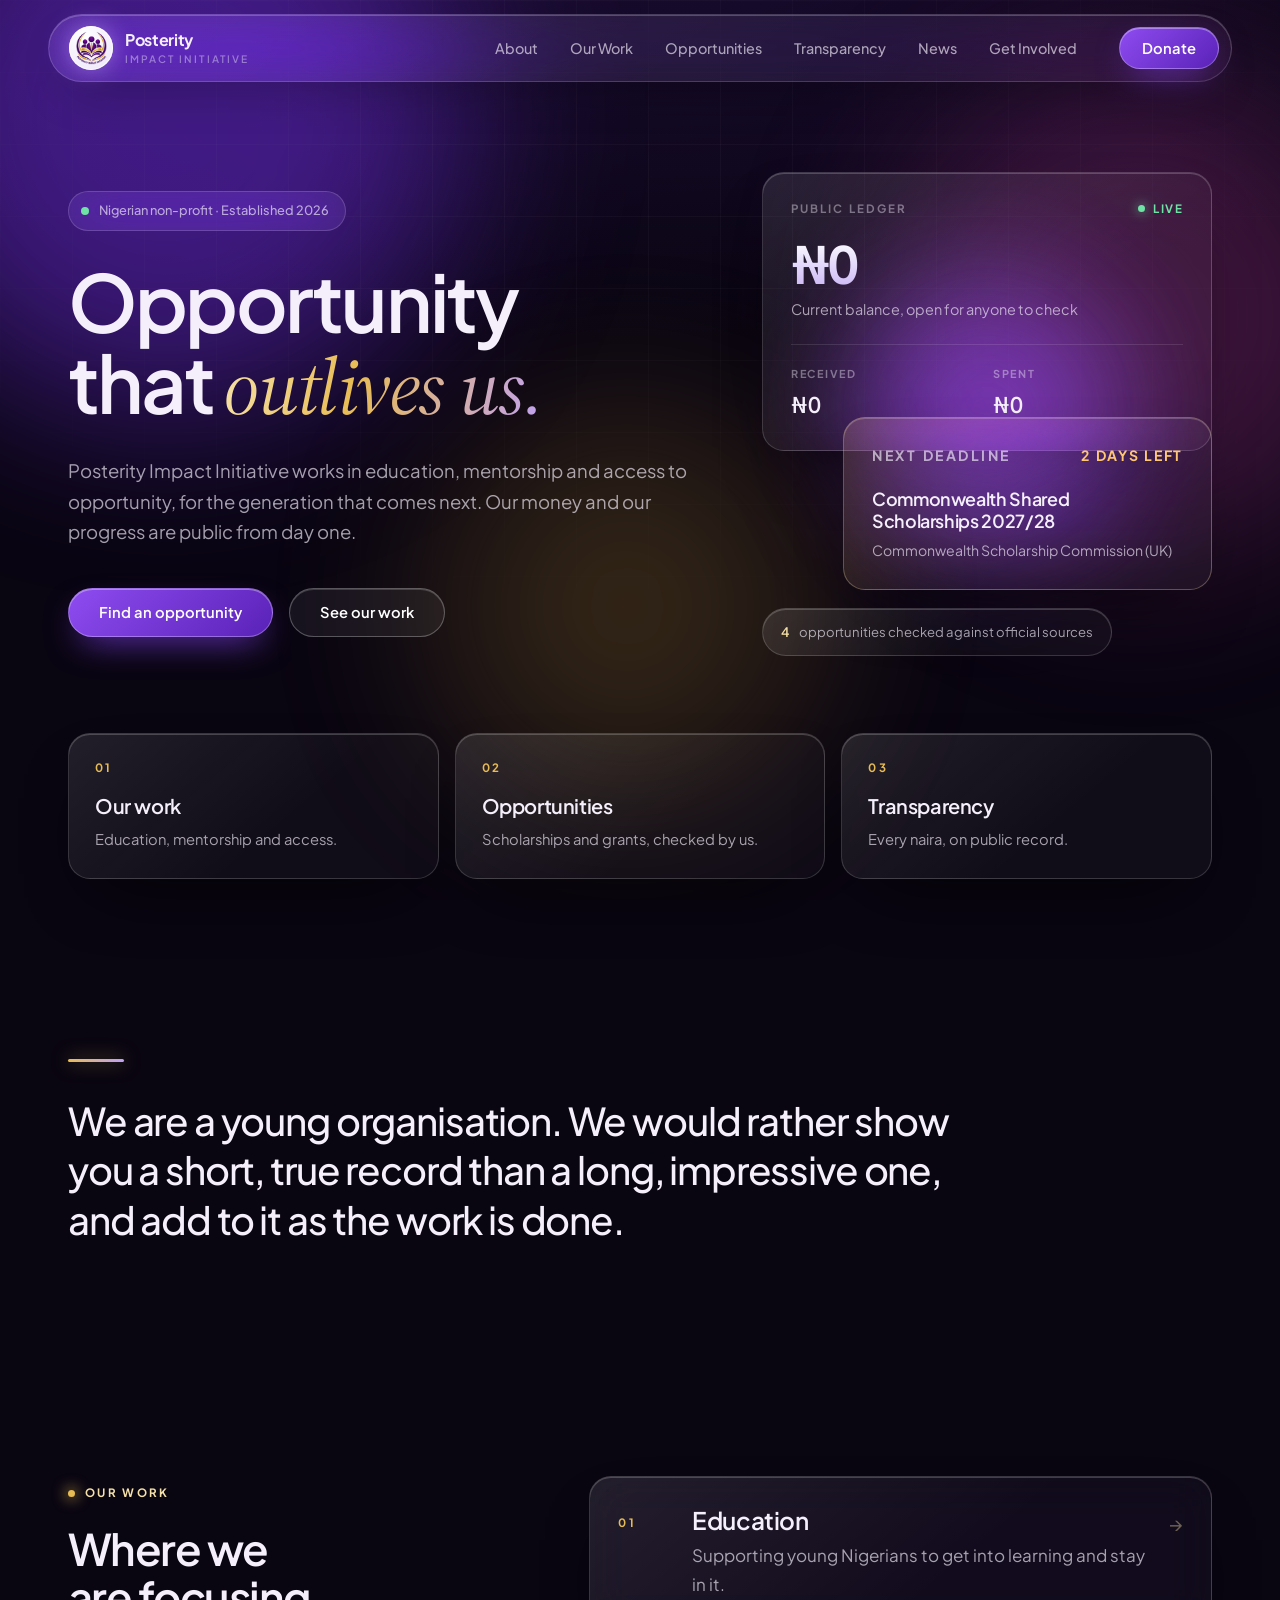
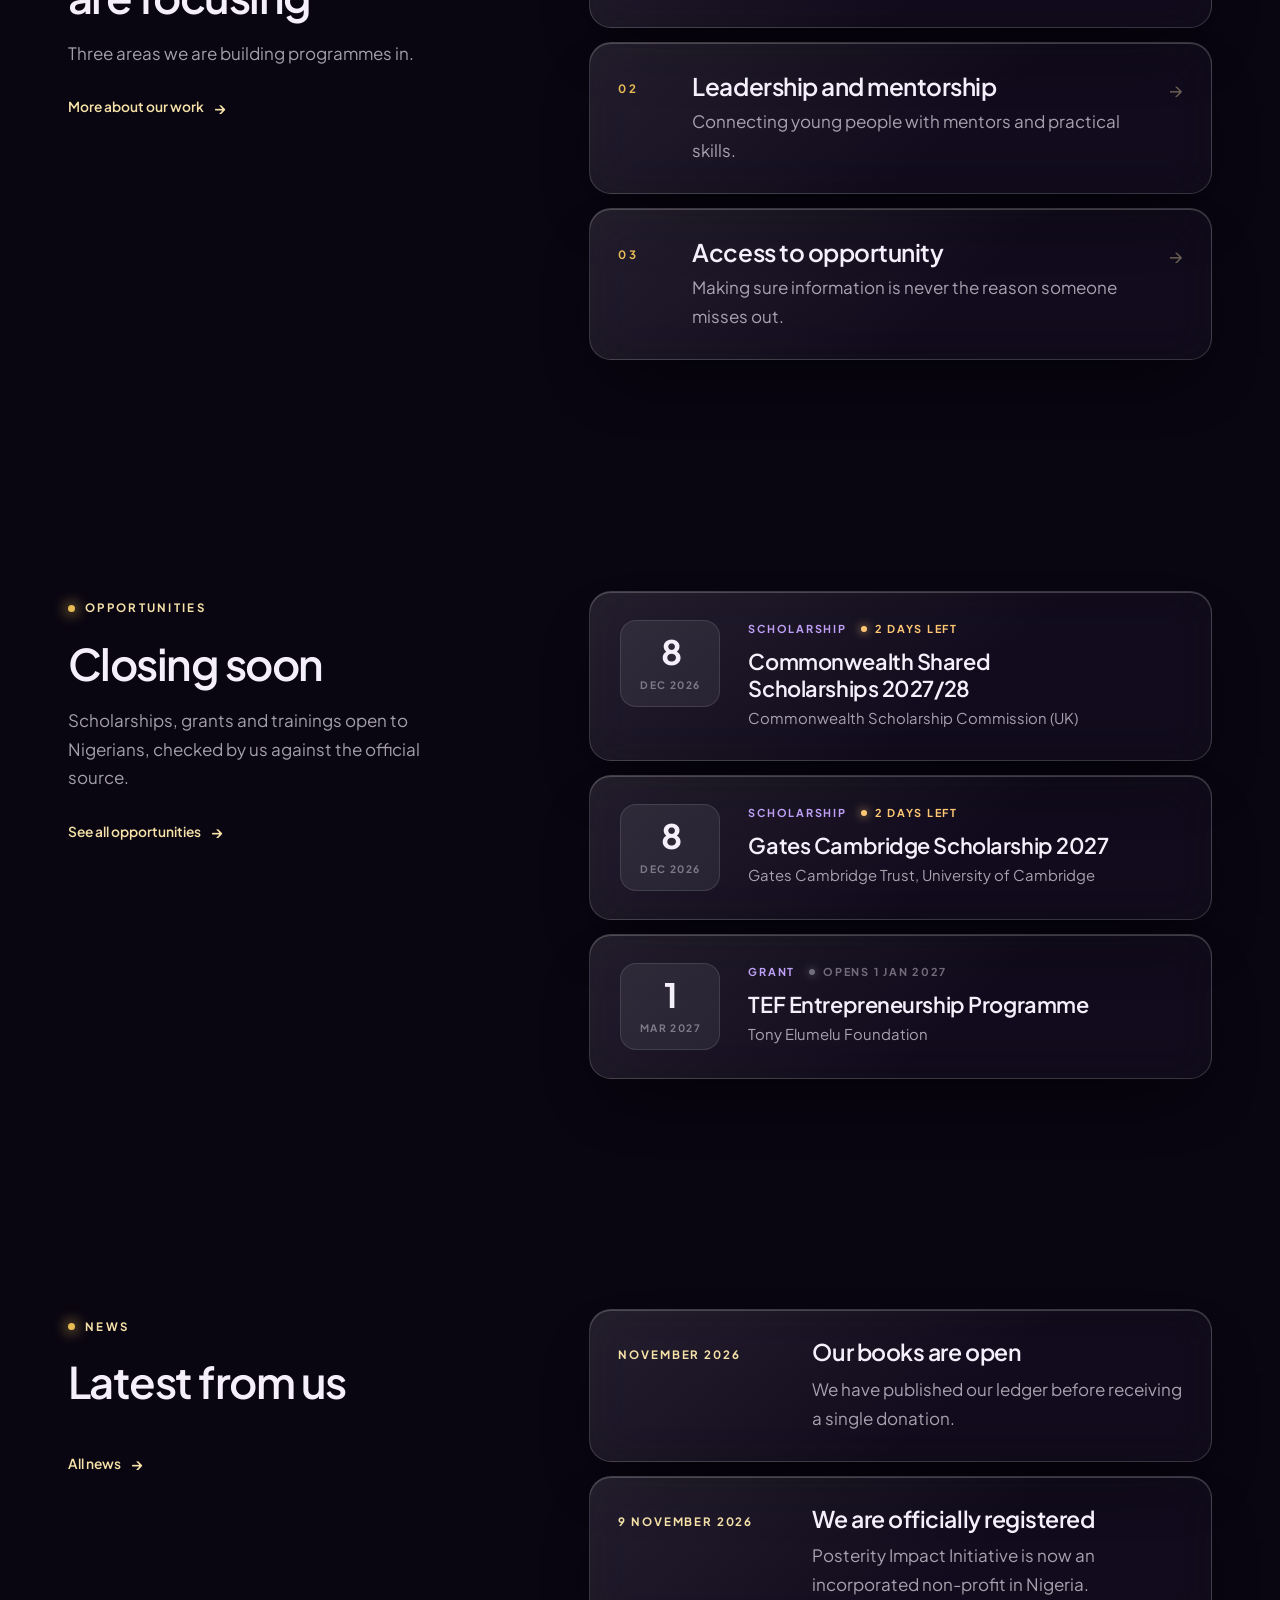
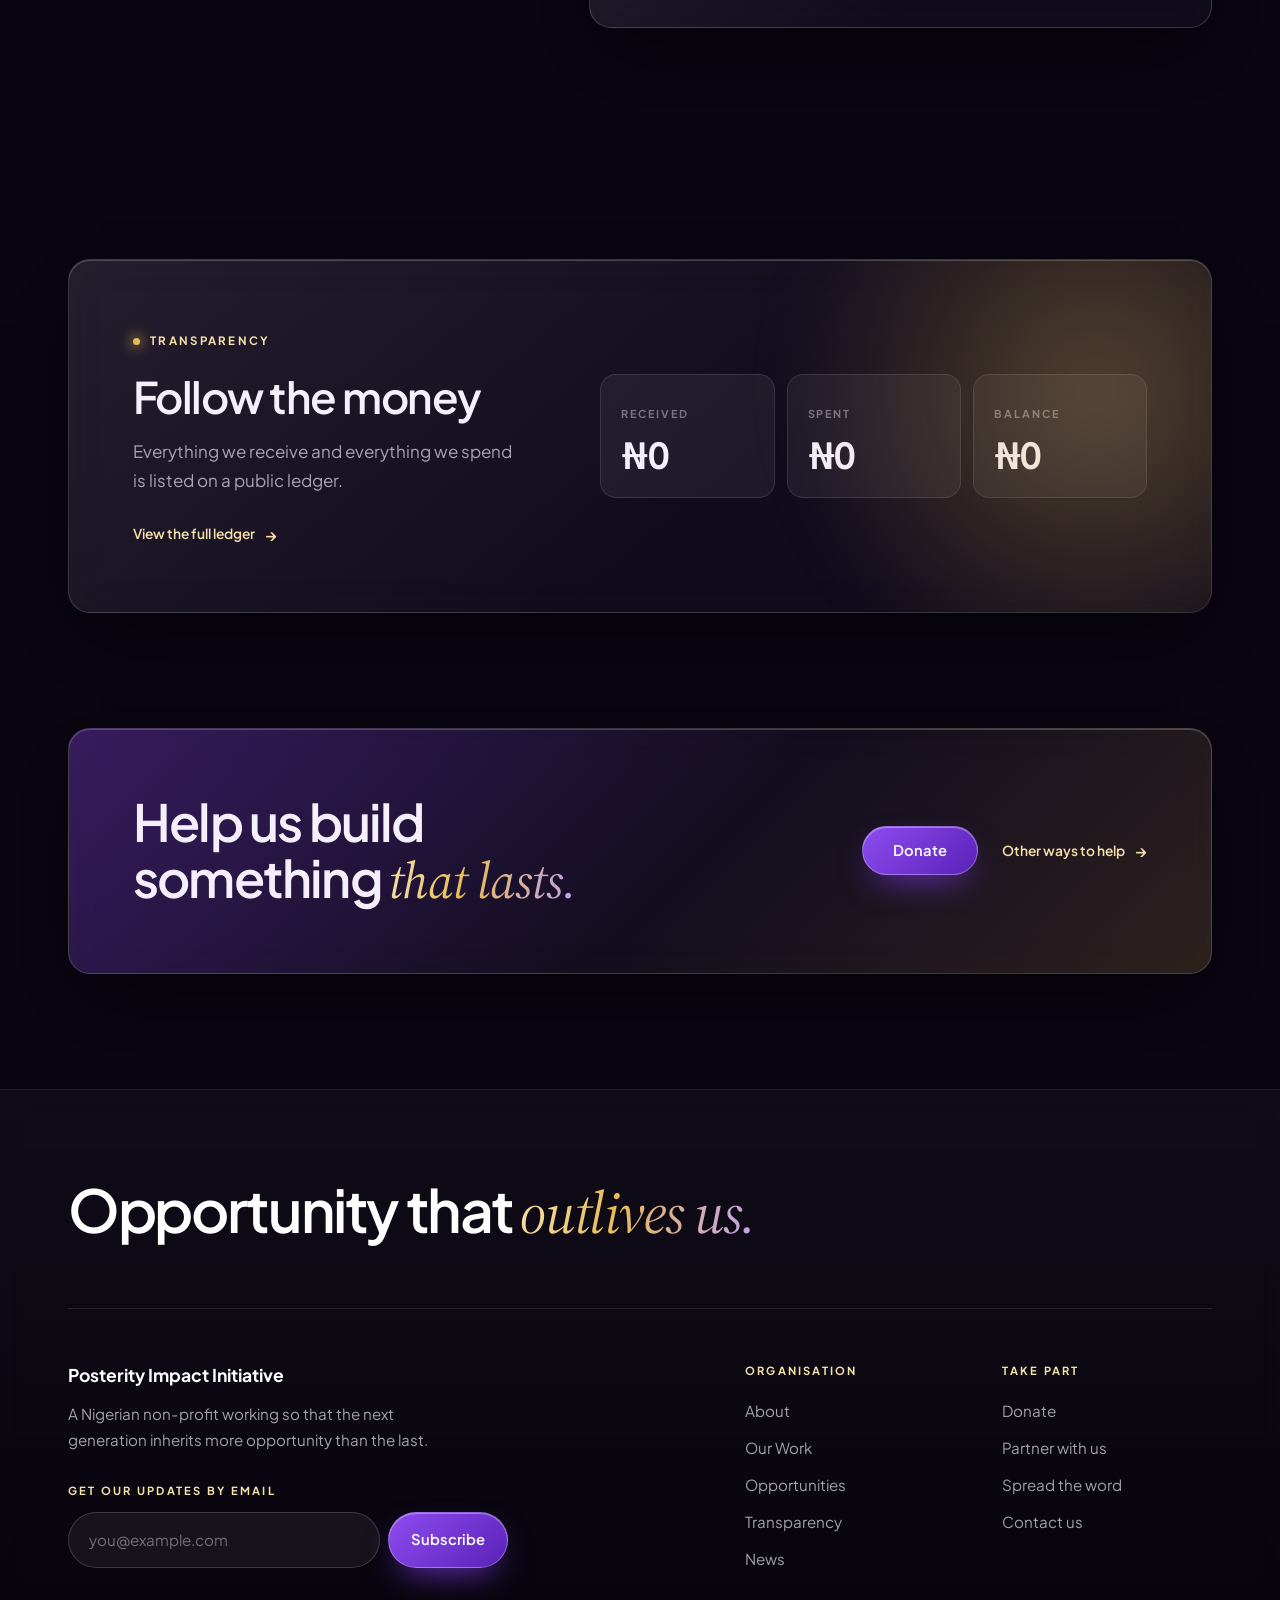
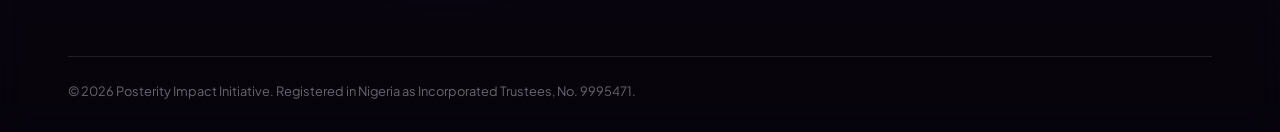
==== index.html @ 163a6012 "Rebuild site as Posterity Impact Initiative with backend Replace the FUPA Foundation template with a" ====
<!DOCTYPE html>
<html lang="en">
<head>
    <meta charset="UTF-8">
    <meta name="viewport" content="width=device-width, initial-scale=1.0">
    <title>Posterity Impact Initiative</title>
    <meta name="description" content="Posterity Impact Initiative is a Nigerian non-profit working in education, mentorship and access to opportunity.">
    <link rel="icon" href="assets/logo.png">
    <meta name="theme-color" content="#090511">
    <link rel="preconnect" href="https://fonts.googleapis.com">
    <link rel="preconnect" href="https://fonts.gstatic.com" crossorigin>
    <link href="https://fonts.googleapis.com/css2?family=Plus+Jakarta+Sans:wght@400;500;600;700&family=Source+Serif+4:ital,opsz,wght@1,8..60,400&display=swap" rel="stylesheet">
    <link rel="stylesheet" href="styles.css">
</head>
<body>
    <a class="skip" href="#main">Skip to content</a>
    <div class="aurora" aria-hidden="true"><span></span><span></span><span></span></div>
    <header class="site-header">
        <div class="site-header__inner">
            <a class="brand" href="index.html">
                <span class="brand__mark"><img src="assets/logo.png" alt="" width="31" height="33"></span>
                <span class="brand__name"><span>Posterity</span><span>Impact Initiative</span></span>
            </a>
            <button class="nav-toggle" id="navToggle" aria-expanded="false" aria-controls="nav">Menu</button>
            <nav class="nav" id="nav" aria-label="Main">
                <ul class="nav__list">
                    <li><a class="nav__link" href="about.html">About</a></li>
                    <li><a class="nav__link" href="our-work.html">Our Work</a></li>
                    <li><a class="nav__link" href="opportunities.html">Opportunities</a></li>
                    <li><a class="nav__link" href="transparency.html">Transparency</a></li>
                    <li><a class="nav__link" href="news.html">News</a></li>
                    <li><a class="nav__link" href="get-involved.html">Get Involved</a></li>
                </ul>
                <a class="btn" href="get-involved.html#give" data-donate>Donate</a>
            </nav>
        </div>
    </header>

    <main id="main">
        <section class="hero">
            <div class="wrap">
                <div class="hero__inner">
                    <div>
                        <span class="chip"><i></i> Nigerian non-profit &middot; Established 2026</span>
                        <h1>Opportunity that <em>outlives us.</em></h1>
                        <p class="lead">
                            Posterity Impact Initiative works in education, mentorship and access to
                            opportunity, for the generation that comes next. Our money and our
                            progress are public from day one.
                        </p>
                        <div class="hero__actions">
                            <a class="btn" href="opportunities.html">Find an opportunity</a>
                            <a class="btn btn--ghost" href="our-work.html">See our work</a>
                        </div>
                    </div>

                    <div class="stage" id="stage" data-ledger>
                        <span class="stage__halo" aria-hidden="true"></span>
                        <div class="stage__tilt">
                            <a class="glass panel panel--ledger" href="transparency.html" data-glow>
                                <p class="panel__head"><span>Public ledger</span><span class="panel__live">Live</span></p>
                                <p class="panel__big" data-ledger-balance>&#8358;0</p>
                                <p class="panel__sub">Current balance, open for anyone to check</p>
                                <div class="panel__row">
                                    <div><small>Received</small><b data-ledger-in>&#8358;0</b></div>
                                    <div><small>Spent</small><b data-ledger-out>&#8358;0</b></div>
                                </div>
                            </a>
                            <a class="glass panel panel--opp" id="heroOpp" href="opportunities.html" data-glow hidden>
                                <p class="panel__head"><span>Next deadline</span><span class="panel__days" id="heroOppDays"></span></p>
                                <h3 id="heroOppTitle"></h3>
                                <p id="heroOppOrg"></p>
                            </a>
                            <p class="glass panel--note"><b id="heroOppCount">0</b> opportunities checked against official sources</p>
                        </div>
                    </div>
                </div>

                <nav class="hero__index" aria-label="Start here">
                    <a href="our-work.html" data-glow><small>01</small><strong>Our work</strong><span>Education, mentorship and access.</span></a>
                    <a href="opportunities.html" data-glow><small>02</small><strong>Opportunities</strong><span>Scholarships and grants, checked by us.</span></a>
                    <a href="transparency.html" data-glow><small>03</small><strong>Transparency</strong><span>Every naira, on public record.</span></a>
                </nav>
            </div>
        </section>

        <section class="section">
            <div class="wrap">
                <p class="statement">
                    We are a young organisation. We would rather show you a short, true record
                    than a long, impressive one, and add to it as the work is done.
                </p>
            </div>
        </section>

        <section class="section">
            <div class="wrap split">
                <div class="split__head">
                    <span class="eyebrow">Our work</span>
                    <h2>Where we are focusing</h2>
                    <p>Three areas we are building programmes in.</p>
                    <a class="arrow-link" href="our-work.html">More about our work</a>
                </div>
                <div class="rows">
                    <a class="row" data-glow href="our-work.html#education">
                        <span class="row__num">01</span>
                        <div>
                            <h3>Education</h3>
                            <p>Supporting young Nigerians to get into learning and stay in it.</p>
                        </div>
                    </a>
                    <a class="row" data-glow href="our-work.html#mentorship">
                        <span class="row__num">02</span>
                        <div>
                            <h3>Leadership and mentorship</h3>
                            <p>Connecting young people with mentors and practical skills.</p>
                        </div>
                    </a>
                    <a class="row" data-glow href="our-work.html#opportunity">
                        <span class="row__num">03</span>
                        <div>
                            <h3>Access to opportunity</h3>
                            <p>Making sure information is never the reason someone misses out.</p>
                        </div>
                    </a>
                </div>
            </div>
        </section>

        <section class="section" data-opps-home>
            <div class="wrap split">
                <div class="split__head">
                    <span class="eyebrow">Opportunities</span>
                    <h2>Closing soon</h2>
                    <p>Scholarships, grants and trainings open to Nigerians, checked by us against the official source.</p>
                    <a class="arrow-link" href="opportunities.html">See all opportunities</a>
                </div>
                <div class="opps" id="oppHome"></div>
            </div>
        </section>

        <section class="section">
            <div class="wrap split">
                <div class="split__head">
                    <span class="eyebrow">News</span>
                    <h2>Latest from us</h2>
                    <a class="arrow-link" href="news.html">All news</a>
                </div>
                <div class="updates">
                    <article class="update">
                        <span class="update__date">November 2026</span>
                        <div>
                            <h3><a href="news.html#ledger">Our books are open</a></h3>
                            <p>We have published our ledger before receiving a single donation.</p>
                        </div>
                    </article>
                    <article class="update">
                        <span class="update__date">9 November 2026</span>
                        <div>
                            <h3><a href="news.html#registered">We are officially registered</a></h3>
                            <p>Posterity Impact Initiative is now an incorporated non-profit in Nigeria.</p>
                        </div>
                    </article>
                </div>
            </div>
        </section>

        <section class="band" data-ledger>
            <div class="wrap"><div class="glass band__inner" data-glow>
                <div>
                    <span class="eyebrow">Transparency</span>
                    <h2>Follow the money</h2>
                    <p>Everything we receive and everything we spend is listed on a public ledger.</p>
                    <a class="arrow-link" href="transparency.html">View the full ledger</a>
                </div>
                <div class="figures">
                    <div class="figure"><span class="figure__label">Received</span><span class="figure__value" data-ledger-in>&#8358;0</span></div>
                    <div class="figure"><span class="figure__label">Spent</span><span class="figure__value" data-ledger-out>&#8358;0</span></div>
                    <div class="figure"><span class="figure__label">Balance</span><span class="figure__value" data-ledger-balance>&#8358;0</span></div>
                </div>
            </div></div>
        </section>

        <section class="cta">
            <div class="wrap"><div class="cta__inner" data-glow>
                <h2>Help us build something <em>that lasts.</em></h2>
                <div class="cta__actions">
                    <a class="btn" href="get-involved.html#give" data-donate>Donate</a>
                    <a class="arrow-link" href="get-involved.html">Other ways to help</a>
                </div>
            </div></div>
        </section>
    </main>

    <footer class="site-footer">
        <div class="wrap">
            <div class="site-footer__top">
                <p class="site-footer__line">Opportunity that <em>outlives us.</em></p>
            </div>
        </div>
        <div class="wrap site-footer__grid">
            <div>
                <p class="site-footer__name">Posterity Impact Initiative</p>
                <p>A Nigerian non-profit working so that the next generation inherits more opportunity than the last.</p>
                <form class="newsletter" id="newsletterForm" novalidate>
                    <label for="newsletterEmail">Get our updates by email</label>
                    <div class="newsletter__row">
                        <input type="email" id="newsletterEmail" class="modal__input" placeholder="you@example.com" autocomplete="email" required>
                        <input type="text" name="website" class="hp" tabindex="-1" autocomplete="off" aria-hidden="true">
                        <button type="submit" class="btn">Subscribe</button>
                    </div>
                    <p class="form-note" id="newsletterNote" role="status"></p>
                </form>
            </div>
            <div>
                <h4>Organisation</h4>
                <ul>
                    <li><a href="about.html">About</a></li>
                    <li><a href="our-work.html">Our Work</a></li>
                    <li><a href="opportunities.html">Opportunities</a></li>
                    <li><a href="transparency.html">Transparency</a></li>
                    <li><a href="news.html">News</a></li>
                </ul>
            </div>
            <div>
                <h4>Take part</h4>
                <ul>
                    <li><a href="get-involved.html#give">Donate</a></li>
                    <li><a href="get-involved.html#partner">Partner with us</a></li>
                    <li><a href="get-involved.html#share">Spread the word</a></li>
                    <li><a href="contact.html">Contact us</a></li>
                </ul>
            </div>
        </div>
        <div class="wrap site-footer__legal">
            <p>&copy; 2026 Posterity Impact Initiative. Registered in Nigeria as Incorporated Trustees, No. 9995471.</p>
        </div>
    </footer>

    <div class="modal" id="donateModal" role="dialog" aria-modal="true" aria-labelledby="donateTitle">
        <div class="modal__overlay" id="modalOverlay"></div>
        <div class="modal__content">
            <button class="modal__close" id="modalClose" aria-label="Close">&times;</button>
            <h2 class="modal__title" id="donateTitle">Make a donation</h2>
            <p class="modal__text">Choose an amount. You will complete payment on Paystack's secure page.</p>

            <div class="modal__amounts">
                <button class="modal__amount" data-amount="5000">&#8358;5,000</button>
                <button class="modal__amount" data-amount="10000">&#8358;10,000</button>
                <button class="modal__amount modal__amount--active" data-amount="25000">&#8358;25,000</button>
                <button class="modal__amount" data-amount="50000">&#8358;50,000</button>
                <button class="modal__amount" data-amount="100000">&#8358;100,000</button>
                <button class="modal__amount" data-amount="250000">&#8358;250,000</button>
            </div>

            <div class="modal__custom">
                <label for="customAmount">Or another amount (&#8358;)</label>
                <input type="number" id="customAmount" class="modal__input" min="1000" inputmode="numeric">
            </div>
            <div class="modal__custom">
                <label for="donorName">Your name</label>
                <input type="text" id="donorName" class="modal__input" autocomplete="name">
            </div>
            <div class="modal__custom">
                <label for="donorEmail">Email address, for your receipt</label>
                <input type="email" id="donorEmail" class="modal__input" autocomplete="email" required>
            </div>

            <div class="modal__frequency">
                <label class="modal__radio"><input type="radio" name="frequency" value="once" checked> One-time</label>
                <label class="modal__radio"><input type="radio" name="frequency" value="monthly"> Monthly</label>
            </div>

            <p class="modal__error" id="donateError" hidden></p>
            <button class="btn btn--block" id="donateSubmit">Continue to payment</button>
            <p class="modal__secure">Payments are processed by Paystack. Card details never reach our servers.</p>
        </div>
    </div>

    <script src="script.js"></script>
</body>
</html>
---- styles.css ----
/* Posterity Impact Initiative — site stylesheet (luminous glass theme) */

:root {
    --bg: #090511;
    --text: #F4EFFA;
    --muted: rgba(244, 239, 250, 0.66);
    --faint: rgba(244, 239, 250, 0.42);
    --line: rgba(255, 255, 255, 0.11);
    --violet: #BFA0F7;
    --purple: #7A3BE0;
    --purple-deep: #4A1777;
    --gold: #E8BC55;
    --gold-soft: #F6E2A8;
    --green: #6FE3A5;
    --amber: #FFC774;
    --red: #FF8F86;

    --glass: linear-gradient(140deg, rgba(255, 255, 255, 0.105), rgba(255, 255, 255, 0.03) 60%);
    --glass-border: rgba(255, 255, 255, 0.16);
    --glass-shadow: inset 0 1px 0 rgba(255, 255, 255, 0.2), 0 30px 70px -34px rgba(0, 0, 0, 0.85);
    --blur: blur(22px) saturate(1.5);
    --radius: 22px;

    --display: 'Plus Jakarta Sans', -apple-system, BlinkMacSystemFont, 'Segoe UI', sans-serif;
    --serif: 'Source Serif 4', Georgia, serif;

    --wrap: 1240px;
    --gutter: clamp(20px, 4vw, 48px);
    --space: clamp(72px, 9vw, 128px);
    --ease: cubic-bezier(0.22, 0.61, 0.36, 1);
}

*, *::before, *::after { box-sizing: border-box; margin: 0; padding: 0; }
html { scroll-behavior: smooth; -webkit-text-size-adjust: 100%; background: var(--bg); }

body {
    position: relative;
    font-family: var(--display);
    font-size: 17px;
    line-height: 1.7;
    color: var(--text);
    -webkit-font-smoothing: antialiased;
    overflow-x: hidden;
}

img { max-width: 100%; height: auto; display: block; }
a { color: inherit; text-decoration: none; }
ul, ol { list-style: none; }
button, input { font: inherit; color: inherit; }
::selection { background: var(--purple); color: #fff; }

.wrap { max-width: var(--wrap); margin: 0 auto; padding: 0 var(--gutter); }
.skip { position: absolute; left: -999px; top: 0; background: #fff; color: #000; padding: 10px 16px; z-index: 200; }
.skip:focus { left: 0; }
.sr-only { position: absolute; width: 1px; height: 1px; overflow: hidden; clip: rect(0 0 0 0); white-space: nowrap; }
:focus-visible { outline: 2px solid var(--gold); outline-offset: 3px; border-radius: 4px; }

/* ---------- Living background ---------- */
.aurora { position: fixed; inset: 0; z-index: -1; overflow: hidden; pointer-events: none; background: radial-gradient(120% 80% at 50% -10%, #1B0D33 0%, var(--bg) 60%); }
.aurora span { position: absolute; border-radius: 50%; filter: blur(90px); opacity: 0.55; will-change: transform; }
.aurora span:nth-child(1) { width: 46vw; height: 46vw; left: -10vw; top: -14vw; background: #6B2BD9; animation: drift1 26s ease-in-out infinite alternate; }
.aurora span:nth-child(2) { width: 38vw; height: 38vw; right: -8vw; top: 8vh; background: #B0389A; opacity: 0.32; animation: drift2 32s ease-in-out infinite alternate; }
.aurora span:nth-child(3) { width: 30vw; height: 30vw; left: 34vw; top: 46vh; background: #D9A531; opacity: 0.2; animation: drift3 38s ease-in-out infinite alternate; }
.aurora::after { content: ''; position: absolute; inset: 0; background-image: linear-gradient(rgba(255, 255, 255, 0.035) 1px, transparent 1px), linear-gradient(90deg, rgba(255, 255, 255, 0.035) 1px, transparent 1px); background-size: 72px 72px; -webkit-mask-image: radial-gradient(90% 70% at 50% 20%, #000 0%, transparent 78%); mask-image: radial-gradient(90% 70% at 50% 20%, #000 0%, transparent 78%); }
@keyframes drift1 { to { transform: translate(14vw, 12vh) scale(1.15); } }
@keyframes drift2 { to { transform: translate(-16vw, 18vh) scale(0.9); } }
@keyframes drift3 { to { transform: translate(-12vw, -16vh) scale(1.25); } }

/* ---------- Glass ---------- */
.glass, .opp, .totals, .table-wrap, .hero__index a, .cta__inner, .plain-list li, .row, .update, .facts, .way {
    position: relative;
    background: var(--glass);
    border: 1px solid var(--glass-border);
    border-radius: var(--radius);
    -webkit-backdrop-filter: var(--blur);
    backdrop-filter: var(--blur);
    box-shadow: var(--glass-shadow);
}
/* light that follows the pointer across a glass surface */
[data-glow]::before {
    content: '';
    position: absolute;
    inset: 0;
    border-radius: inherit;
    background: radial-gradient(420px circle at var(--mx, 50%) var(--my, -30%), rgba(191, 160, 247, 0.22), transparent 62%);
    opacity: 0;
    transition: opacity 0.5s var(--ease);
    pointer-events: none;
}
[data-glow]:hover::before { opacity: 1; }
[data-glow] > * { position: relative; }

/* ---------- Type ---------- */
h1, h2, h3 { font-family: var(--display); font-weight: 600; letter-spacing: -0.035em; text-wrap: balance; }
h1 { font-size: clamp(2.7rem, 6.2vw, 5.1rem); line-height: 1.03; }
h2 { font-size: clamp(1.9rem, 3.4vw, 2.9rem); line-height: 1.1; }
h3 { font-size: 1.3rem; line-height: 1.25; letter-spacing: -0.02em; }
h1 em, h2 em, .site-footer__line em {
    font-family: var(--serif);
    font-style: italic;
    font-weight: 400;
    letter-spacing: -0.02em;
    background: linear-gradient(100deg, var(--gold-soft) 0%, var(--gold) 40%, var(--violet) 100%);
    -webkit-background-clip: text;
    background-clip: text;
    color: transparent;
    padding-right: 0.08em;
}

.eyebrow { display: inline-flex; align-items: center; gap: 10px; font-size: 0.72rem; font-weight: 700; letter-spacing: 0.2em; text-transform: uppercase; color: var(--gold-soft); margin-bottom: 22px; }
.eyebrow::before { content: ''; width: 7px; height: 7px; border-radius: 50%; background: var(--gold); box-shadow: 0 0 14px 2px rgba(232, 188, 85, 0.75); }

.lead { font-size: clamp(1.08rem, 1.45vw, 1.28rem); line-height: 1.65; color: var(--muted); max-width: 34em; }

.prose { font-size: 1.06rem; color: var(--muted); }
.prose p { margin-bottom: 1.2em; max-width: 38em; }
.prose p:last-child { margin-bottom: 0; }
.prose p:first-child { font-size: 1.3rem; line-height: 1.55; color: var(--text); }
.prose a, .text-link { color: var(--gold-soft); font-weight: 600; background: linear-gradient(var(--gold), var(--gold)) 0 100% / 100% 1px no-repeat; padding-bottom: 2px; }
.prose a:hover, .text-link:hover { color: #fff; }

.arrow-link { display: inline-flex; align-items: center; gap: 10px; font-size: 0.86rem; font-weight: 600; color: var(--gold-soft); transition: color 0.3s ease; }
.arrow-link::after { content: '\2192'; font-size: 1rem; transition: transform 0.35s var(--ease); }
.arrow-link:hover { color: #fff; }
.arrow-link:hover::after { transform: translateX(6px); }

/* ---------- Buttons ---------- */
.btn {
    position: relative;
    display: inline-block;
    padding: 16px 30px;
    font-size: 0.92rem;
    font-weight: 600;
    line-height: 1;
    border: 1px solid rgba(255, 255, 255, 0.28);
    border-radius: 999px;
    background: linear-gradient(135deg, #8E4CF0 0%, #5A22B8 100%);
    color: #fff;
    cursor: pointer;
    box-shadow: inset 0 1px 0 rgba(255, 255, 255, 0.35), 0 0 0 0 rgba(142, 76, 240, 0), 0 14px 34px -12px rgba(122, 59, 224, 0.9);
    transition: transform 0.35s var(--ease), box-shadow 0.35s var(--ease), filter 0.35s var(--ease);
}
.btn:hover { transform: translateY(-2px); filter: brightness(1.12); box-shadow: inset 0 1px 0 rgba(255, 255, 255, 0.4), 0 0 0 6px rgba(142, 76, 240, 0.16), 0 20px 44px -12px rgba(122, 59, 224, 1); }
.btn:active { transform: translateY(0); }
.btn--ghost { background: rgba(255, 255, 255, 0.06); -webkit-backdrop-filter: var(--blur); backdrop-filter: var(--blur); box-shadow: inset 0 1px 0 rgba(255, 255, 255, 0.18); }
.btn--ghost:hover { background: rgba(255, 255, 255, 0.12); box-shadow: inset 0 1px 0 rgba(255, 255, 255, 0.25), 0 0 0 6px rgba(255, 255, 255, 0.05); }
.btn--block { display: block; width: 100%; text-align: center; }
.btn[disabled] { opacity: 0.6; cursor: default; transform: none; }

/* ---------- Header ---------- */
.site-header { position: sticky; top: 14px; z-index: 50; padding: 0 var(--gutter); margin-top: 14px; }
.site-header__inner {
    position: relative;
    max-width: var(--wrap);
    margin: 0 auto;
    padding: 0 12px 0 20px;
    display: flex;
    align-items: center;
    justify-content: space-between;
    gap: 24px;
    min-height: 68px;
    background: linear-gradient(140deg, rgba(255, 255, 255, 0.1), rgba(255, 255, 255, 0.04));
    border: 1px solid var(--glass-border);
    border-radius: 999px;
    -webkit-backdrop-filter: blur(26px) saturate(1.6);
    backdrop-filter: blur(26px) saturate(1.6);
    box-shadow: inset 0 1px 0 rgba(255, 255, 255, 0.22), 0 20px 50px -28px rgba(0, 0, 0, 0.9);
}
.brand { display: flex; align-items: center; gap: 12px; }
.brand__mark { width: 44px; height: 44px; border-radius: 50%; background: radial-gradient(circle at 35% 25%, #fff, #EDE4FA); display: grid; place-items: center; box-shadow: 0 0 22px rgba(191, 160, 247, 0.55), inset 0 0 0 1px rgba(255, 255, 255, 0.8); flex: 0 0 auto; }
.brand__mark img { width: 31px; }
.brand__name { font-weight: 700; font-size: 1rem; line-height: 1.15; letter-spacing: -0.02em; }
.brand__name span { display: block; }
.brand__name span:last-child { font-size: 0.64rem; font-weight: 600; letter-spacing: 0.2em; text-transform: uppercase; color: var(--faint); margin-top: 3px; }

.nav { display: flex; align-items: center; gap: 28px; }
.nav__list { display: flex; gap: 4px; }
.nav__link { display: block; font-size: 0.9rem; font-weight: 500; color: var(--muted); padding: 9px 14px; border-radius: 999px; transition: color 0.25s ease, background 0.25s ease; }
.nav__link:hover { color: #fff; background: rgba(255, 255, 255, 0.08); }
.nav__link[aria-current="page"] { color: #fff; background: rgba(255, 255, 255, 0.12); box-shadow: inset 0 1px 0 rgba(255, 255, 255, 0.18); }
.nav .btn { padding: 13px 22px; }
.nav-toggle { display: none; background: rgba(255, 255, 255, 0.08); border: 1px solid var(--glass-border); border-radius: 999px; padding: 11px 18px; font-size: 0.82rem; font-weight: 600; line-height: 1; cursor: pointer; }

/* ---------- Sections ---------- */
.section { padding: var(--space) 0; }
.section--rule { border-top: 1px solid var(--line); }
.split { display: grid; grid-template-columns: 5fr 7fr; gap: clamp(32px, 6vw, 88px); align-items: start; }
.split__head { position: sticky; top: 124px; }
.split__head h2 { margin-bottom: 18px; }
.split__head p { color: var(--muted); max-width: 24em; }
.split__head .arrow-link { margin-top: 26px; }

/* ---------- Home hero ---------- */
.hero { padding: clamp(48px, 7vw, 96px) 0 clamp(40px, 5vw, 72px); }
.hero__inner { display: grid; grid-template-columns: 7fr 5fr; gap: clamp(32px, 5vw, 72px); align-items: center; }
.chip { display: inline-flex; align-items: center; gap: 10px; padding: 8px 16px 8px 12px; border-radius: 999px; font-size: 0.8rem; font-weight: 500; color: var(--muted); background: rgba(255, 255, 255, 0.07); border: 1px solid var(--glass-border); -webkit-backdrop-filter: var(--blur); backdrop-filter: var(--blur); margin-bottom: 30px; }
.chip i { width: 8px; height: 8px; border-radius: 50%; background: var(--green); box-shadow: 0 0 0 0 rgba(111, 227, 165, 0.7); animation: ping 2.4s infinite; }
@keyframes ping { 70% { box-shadow: 0 0 0 10px rgba(111, 227, 165, 0); } 100% { box-shadow: 0 0 0 0 rgba(111, 227, 165, 0); } }
.hero h1 { margin-bottom: 28px; }
.hero__actions { display: flex; flex-wrap: wrap; align-items: center; gap: 16px; margin-top: 40px; }

/* stage: layered live panels */
.stage { position: relative; min-height: 440px; }
.stage__tilt { position: relative; }
.stage .panel, .stage .panel--note { transition: transform 0.7s var(--ease), border-color 0.4s ease; }
.stage__halo { position: absolute; inset: 8% 4%; border-radius: 50%; background: radial-gradient(circle, rgba(142, 76, 240, 0.55), transparent 65%); filter: blur(50px); animation: breathe 7s ease-in-out infinite alternate; }
@keyframes breathe { to { transform: scale(1.14); opacity: 0.75; } }
.panel { padding: 26px 28px; }
.panel__head { display: flex; align-items: center; justify-content: space-between; gap: 12px; font-size: 0.72rem; font-weight: 700; letter-spacing: 0.18em; text-transform: uppercase; color: var(--faint); margin-bottom: 20px; }
.panel__live { display: inline-flex; align-items: center; gap: 8px; color: var(--green); letter-spacing: 0.12em; }
.panel__live::before { content: ''; width: 7px; height: 7px; border-radius: 50%; background: currentColor; box-shadow: 0 0 12px currentColor; }
.panel--ledger { display: block; transform: translate(calc(var(--tx, 0) * -8px), calc(var(--ty, 0) * -8px)); }
.panel__big { font-size: clamp(2.4rem, 4vw, 3.4rem); font-weight: 700; letter-spacing: -0.04em; line-height: 1; font-variant-numeric: tabular-nums; background: linear-gradient(180deg, #fff, #CBB6F5); -webkit-background-clip: text; background-clip: text; color: transparent; }
.panel__sub { color: var(--muted); font-size: 0.9rem; margin-top: 8px; }
.panel__row { display: grid; grid-template-columns: 1fr 1fr; gap: 12px; margin-top: 22px; padding-top: 20px; border-top: 1px solid var(--line); }
.panel__row small { display: block; font-size: 0.68rem; font-weight: 700; letter-spacing: 0.16em; text-transform: uppercase; color: var(--faint); }
.panel__row b { display: block; font-size: 1.35rem; font-weight: 600; letter-spacing: -0.02em; font-variant-numeric: tabular-nums; margin-top: 4px; }
.panel--opp { width: 82%; display: block; margin: -34px 0 0 auto; transform: translate(calc(var(--tx, 0) * 16px), calc(var(--ty, 0) * 16px)); -webkit-backdrop-filter: blur(30px) saturate(1.6); backdrop-filter: blur(30px) saturate(1.6); background: linear-gradient(140deg, rgba(232, 188, 85, 0.18), rgba(255, 255, 255, 0.04) 60%); border-color: rgba(246, 226, 168, 0.3); }
.panel--opp h3 { font-size: 1.12rem; margin-bottom: 6px; }
.panel--opp p { color: var(--muted); font-size: 0.88rem; }
.panel__days { color: var(--amber); letter-spacing: 0.12em; }
.panel--note { display: inline-flex; align-items: center; gap: 10px; padding: 12px 18px; border-radius: 999px; font-size: 0.82rem; color: var(--muted); margin-top: 18px; transform: translate(calc(var(--tx, 0) * 26px), calc(var(--ty, 0) * 26px)); }
.panel--note b { color: var(--gold-soft); font-weight: 600; }

.hero__index { display: grid; grid-template-columns: repeat(3, 1fr); gap: 16px; margin-top: clamp(48px, 6vw, 88px); }
.hero__index a { display: block; padding: 24px 26px 26px; transition: transform 0.4s var(--ease), border-color 0.4s ease; }
.hero__index a:hover { transform: translateY(-4px); border-color: rgba(246, 226, 168, 0.45); }
.hero__index small { display: block; font-size: 0.72rem; font-weight: 700; letter-spacing: 0.2em; color: var(--gold); margin-bottom: 12px; }
.hero__index strong { display: block; font-size: 1.25rem; font-weight: 600; letter-spacing: -0.02em; }
.hero__index span { display: block; color: var(--muted); font-size: 0.92rem; margin-top: 4px; }

@keyframes rise { from { opacity: 0; transform: translateY(22px); } to { opacity: 1; transform: none; } }
.chip, .hero h1, .hero .lead, .hero__actions, .stage, .hero__index, .page-head .wrap > * { animation: rise 1s var(--ease) both; }
.hero h1, .page-head h1 { animation-delay: 0.08s; }
.hero .lead, .page-head .lead { animation-delay: 0.16s; }
.hero__actions { animation-delay: 0.24s; }
.stage { animation-delay: 0.2s; }
.hero__index { animation-delay: 0.36s; }

/* ---------- Inner page header ---------- */
.page-head { padding: clamp(56px, 8vw, 112px) 0 clamp(40px, 5vw, 64px); }
.crumbs { font-size: 0.72rem; font-weight: 700; letter-spacing: 0.2em; text-transform: uppercase; color: var(--faint); margin-bottom: 30px; }
.crumbs a:hover { color: #fff; }
.crumbs span { color: var(--gold); margin: 0 12px; }
.page-head h1 { font-size: clamp(2.4rem, 5.2vw, 4.2rem); margin-bottom: 24px; max-width: 15em; background: linear-gradient(180deg, #fff 30%, #C9B3F3); -webkit-background-clip: text; background-clip: text; color: transparent; padding-bottom: 0.08em; }

/* ---------- Statement ---------- */
.statement { font-size: clamp(1.5rem, 3vw, 2.5rem); font-weight: 500; line-height: 1.3; letter-spacing: -0.03em; max-width: 24em; color: var(--text); }
.statement::before { content: ''; display: block; width: 56px; height: 3px; border-radius: 3px; background: linear-gradient(90deg, var(--gold), var(--violet)); box-shadow: 0 0 18px rgba(232, 188, 85, 0.6); margin-bottom: 34px; }

/* ---------- Lists as glass cards ---------- */
.rows, .updates, .plain-list { display: grid; gap: 14px; }
.row { display: grid; grid-template-columns: 56px 1fr; gap: 18px; padding: 28px 64px 28px 28px; transition: transform 0.4s var(--ease), border-color 0.4s ease; }
.row__num { font-size: 0.72rem; font-weight: 700; letter-spacing: 0.2em; color: var(--gold); padding-top: 8px; }
.row h3 { font-size: clamp(1.25rem, 1.9vw, 1.55rem); margin-bottom: 6px; }
.row p { color: var(--muted); max-width: 34em; }
a.row::after { content: '\2192'; position: absolute; right: 28px; top: 30px; font-size: 1.2rem; color: var(--gold-soft); opacity: 0.4; transition: opacity 0.35s var(--ease), transform 0.35s var(--ease); }
a.row:hover { transform: translateX(6px); border-color: rgba(246, 226, 168, 0.45); }
a.row:hover::after { opacity: 1; transform: translateX(6px); }

.update { display: grid; grid-template-columns: 170px 1fr; gap: 24px; padding: 28px; scroll-margin-top: 110px; }
.update__date { font-size: 0.72rem; font-weight: 700; letter-spacing: 0.16em; text-transform: uppercase; color: var(--gold-soft); padding-top: 7px; }
.update h3 { font-size: clamp(1.25rem, 1.8vw, 1.5rem); margin-bottom: 8px; }
.update h3 a:hover { color: var(--gold-soft); }
.update p { color: var(--muted); max-width: 36em; }
.update p + p { margin-top: 1em; }

.plain-list li { padding: 26px 28px; }
.plain-list strong { display: block; font-size: 1.25rem; font-weight: 600; letter-spacing: -0.02em; margin-bottom: 4px; }
.plain-list span { color: var(--muted); display: block; max-width: 36em; }

/* ---------- Ledger band (home) ---------- */
.band { padding: var(--space) 0; }
.band__inner { display: grid; grid-template-columns: 5fr 7fr; gap: clamp(32px, 6vw, 88px); align-items: center; padding: clamp(32px, 5vw, 64px); overflow: hidden; }
.band__inner::after { content: ''; position: absolute; width: 60%; aspect-ratio: 1; right: -20%; top: -60%; border-radius: 50%; background: radial-gradient(circle, rgba(232, 188, 85, 0.3), transparent 65%); filter: blur(30px); pointer-events: none; }
.band h2 { margin-bottom: 16px; }
.band p { color: var(--muted); max-width: 26em; }
.band .arrow-link { margin-top: 26px; }
.figures { display: grid; grid-template-columns: repeat(3, 1fr); gap: 12px; }
.figure { padding: 22px 20px; border-radius: 16px; background: rgba(255, 255, 255, 0.06); border: 1px solid var(--line); }
.figure__label { font-size: 0.68rem; font-weight: 700; letter-spacing: 0.18em; text-transform: uppercase; color: var(--faint); }
.figure__value { display: block; font-size: clamp(1.6rem, 2.8vw, 2.4rem); font-weight: 700; letter-spacing: -0.04em; line-height: 1.1; font-variant-numeric: tabular-nums; margin-top: 10px; }

/* ---------- Ledger (transparency page) ---------- */
.totals { display: grid; grid-template-columns: repeat(3, 1fr); margin: 32px 0 18px; overflow: hidden; }
.total { padding: 30px 32px; }
.total + .total { border-left: 1px solid var(--line); }
.total__label { font-size: 0.68rem; font-weight: 700; letter-spacing: 0.18em; text-transform: uppercase; color: var(--faint); }
.total__value { display: block; font-size: clamp(1.9rem, 3vw, 2.8rem); font-weight: 700; letter-spacing: -0.04em; line-height: 1.15; font-variant-numeric: tabular-nums; margin-top: 8px; background: linear-gradient(180deg, #fff, #CBB6F5); -webkit-background-clip: text; background-clip: text; color: transparent; }

.table-wrap { overflow-x: auto; }
table { width: 100%; border-collapse: collapse; font-size: 0.95rem; }
th, td { text-align: left; padding: 18px 24px; border-bottom: 1px solid var(--line); }
tbody tr:last-child td { border-bottom: 0; }
tbody tr { transition: background 0.2s ease; }
tbody tr:hover { background: rgba(255, 255, 255, 0.05); }
th { font-size: 0.68rem; letter-spacing: 0.18em; text-transform: uppercase; color: var(--faint); font-weight: 700; }
.num { text-align: right; white-space: nowrap; font-variant-numeric: tabular-nums; font-weight: 600; }
.num--in { color: var(--green); }
.num--out { color: var(--red); }
.table-empty { padding: 56px 24px; text-align: center; color: var(--muted); font-size: 1.05rem; }
.table-note { font-size: 0.85rem; color: var(--faint); margin-top: 14px; }

.facts { padding: 6px 28px; }
.facts div { display: grid; grid-template-columns: 220px 1fr; gap: 16px; padding: 20px 0; border-bottom: 1px solid var(--line); }
.facts div:last-child { border-bottom: 0; }
.facts dt { font-size: 0.7rem; font-weight: 700; letter-spacing: 0.16em; text-transform: uppercase; color: var(--faint); padding-top: 5px; }
.facts dd { font-size: 1.15rem; font-weight: 600; letter-spacing: -0.01em; }

.steps { counter-reset: step; margin-top: 34px; color: var(--muted); }
.steps li { counter-increment: step; position: relative; padding: 5px 0 20px 54px; }
.steps li::before { content: counter(step); position: absolute; left: 0; top: 0; width: 36px; height: 36px; border-radius: 50%; background: rgba(255, 255, 255, 0.07); border: 1px solid rgba(246, 226, 168, 0.4); color: var(--gold-soft); font-size: 0.9rem; font-weight: 700; display: grid; place-items: center; }

/* ---------- Ways ---------- */
.ways { display: grid; gap: 16px; }
.way { display: grid; grid-template-columns: 5fr 7fr; gap: clamp(24px, 5vw, 72px); padding: clamp(28px, 4vw, 52px); scroll-margin-top: 110px; }
.way .eyebrow { margin-bottom: 12px; }
.way p { color: var(--muted); max-width: 34em; margin-bottom: 26px; font-size: 1.06rem; }
.way .prose p { margin-bottom: 0; font-size: 1.15rem; color: var(--muted); }

/* ---------- Call to action ---------- */
.cta { padding: 0 0 var(--space); }
.cta__inner { display: flex; flex-wrap: wrap; align-items: center; justify-content: space-between; gap: 32px; padding: clamp(36px, 5vw, 72px); background: linear-gradient(135deg, rgba(142, 76, 240, 0.34), rgba(255, 255, 255, 0.04) 55%, rgba(232, 188, 85, 0.16)); overflow: hidden; }
.cta h2 { font-size: clamp(1.9rem, 4vw, 3.2rem); max-width: 12em; }
.cta__actions { display: flex; flex-wrap: wrap; align-items: center; gap: 24px; }

/* ---------- Footer ---------- */
.site-footer { position: relative; border-top: 1px solid var(--line); background: linear-gradient(180deg, rgba(255, 255, 255, 0.03), rgba(0, 0, 0, 0.35)); -webkit-backdrop-filter: blur(14px); backdrop-filter: blur(14px); color: var(--muted); font-size: 0.95rem; }
.site-footer__top { padding: clamp(56px, 7vw, 96px) 0 clamp(40px, 5vw, 64px); border-bottom: 1px solid var(--line); }
.site-footer__line { font-size: clamp(2rem, 4.6vw, 3.8rem); font-weight: 600; line-height: 1.05; letter-spacing: -0.04em; color: #fff; }
.site-footer__grid { display: grid; grid-template-columns: 6fr 2fr 2fr; gap: 48px; padding-block: 52px; }
.site-footer__name { font-size: 1.1rem; font-weight: 700; color: #fff; margin-bottom: 10px; }
.site-footer p { max-width: 26em; }
.site-footer h4 { font-size: 0.7rem; letter-spacing: 0.2em; text-transform: uppercase; color: var(--gold-soft); margin-bottom: 18px; font-weight: 700; }
.site-footer li { margin-bottom: 11px; }
.site-footer li a { transition: color 0.2s ease; }
.site-footer li a:hover { color: #fff; }
.site-footer__legal p { border-top: 1px solid var(--line); padding: 24px 0 30px; max-width: none; font-size: 0.8rem; color: var(--faint); }

/* ---------- Donate dialog ---------- */
.modal { position: fixed; inset: 0; z-index: 100; display: none; align-items: center; justify-content: center; padding: 20px; }
.modal--visible { display: flex; }
.modal__overlay { position: absolute; inset: 0; background: rgba(6, 3, 12, 0.6); -webkit-backdrop-filter: blur(10px); backdrop-filter: blur(10px); animation: fade 0.3s ease both; }
@keyframes fade { from { opacity: 0; } to { opacity: 1; } }
.modal__content { position: relative; width: 100%; max-width: 500px; max-height: calc(100vh - 40px); overflow-y: auto; padding: 42px 38px 34px; border-radius: 28px; background: linear-gradient(150deg, rgba(60, 34, 104, 0.92), rgba(20, 11, 36, 0.94)); border: 1px solid var(--glass-border); -webkit-backdrop-filter: blur(30px); backdrop-filter: blur(30px); box-shadow: inset 0 1px 0 rgba(255, 255, 255, 0.22), 0 50px 100px -30px #000, 0 0 80px -20px rgba(142, 76, 240, 0.6); animation: rise 0.45s var(--ease) both; }
.modal__close { position: absolute; top: 16px; right: 18px; width: 36px; height: 36px; border-radius: 50%; background: rgba(255, 255, 255, 0.08); border: 1px solid var(--line); font-size: 1.3rem; line-height: 1; cursor: pointer; color: var(--muted); transition: transform 0.3s var(--ease), color 0.2s ease; }
.modal__close:hover { color: #fff; transform: rotate(90deg); }
.modal__title { font-size: 1.8rem; margin-bottom: 8px; }
.modal__text { color: var(--muted); margin-bottom: 24px; font-size: 0.95rem; }
.modal__amounts { display: grid; grid-template-columns: repeat(3, 1fr); gap: 8px; margin-bottom: 20px; }
.modal__amount { padding: 14px 6px; background: rgba(255, 255, 255, 0.06); border: 1px solid var(--line); border-radius: 14px; font-weight: 600; font-variant-numeric: tabular-nums; cursor: pointer; transition: border-color 0.2s ease, background 0.2s ease, box-shadow 0.3s ease; }
.modal__amount:hover { border-color: var(--violet); }
.modal__amount--active { background: linear-gradient(135deg, #8E4CF0, #5A22B8); border-color: rgba(255, 255, 255, 0.4); box-shadow: 0 10px 26px -10px rgba(142, 76, 240, 0.9); }
.modal__custom { margin-bottom: 16px; }
.modal__custom label { display: block; font-size: 0.7rem; font-weight: 700; letter-spacing: 0.14em; text-transform: uppercase; color: var(--faint); margin-bottom: 8px; }
.modal__input { width: 100%; padding: 14px 18px; border: 1px solid var(--glass-border); border-radius: 14px; background: rgba(255, 255, 255, 0.06); color: var(--text); transition: border-color 0.2s ease, box-shadow 0.2s ease; }
.modal__input::placeholder { color: var(--faint); }
.modal__input:focus { outline: none; border-color: var(--violet); box-shadow: 0 0 0 4px rgba(142, 76, 240, 0.25); }
.modal__frequency { display: flex; flex-wrap: wrap; gap: 24px; margin: 20px 0 24px; font-size: 0.95rem; }
.modal__radio { display: flex; align-items: center; gap: 8px; cursor: pointer; }
.modal__radio input, .opp-closed input { accent-color: #8E4CF0; }
.modal__error { background: rgba(255, 143, 134, 0.12); color: var(--red); border: 1px solid rgba(255, 143, 134, 0.4); border-radius: 12px; padding: 12px 16px; font-size: 0.9rem; margin-bottom: 16px; }
.modal__secure { font-size: 0.8rem; color: var(--faint); margin-top: 16px; text-align: center; }

/* ---------- Thank-you page ---------- */
.thanks { min-height: 72vh; display: grid; place-items: center; padding: 96px var(--gutter); text-align: center; }
.thanks__card { max-width: 560px; padding: clamp(36px, 6vw, 64px); }
.thanks__card h1 { font-size: clamp(2.8rem, 6vw, 4.4rem); margin-bottom: 18px; }
.thanks__card p { color: var(--muted); margin-bottom: 30px; font-size: 1.08rem; }
.thanks__ref { font-size: 0.82rem; margin-top: 26px; word-break: break-all; }

/* ---------- Opportunities ---------- */
.opp-tools { display: flex; flex-wrap: wrap; align-items: center; justify-content: space-between; gap: 18px; }
.opp-filters { display: flex; flex-wrap: wrap; gap: 8px; }
.opp-filter { padding: 11px 20px; border: 1px solid var(--glass-border); border-radius: 999px; background: rgba(255, 255, 255, 0.06); font-size: 0.86rem; font-weight: 600; line-height: 1; color: var(--muted); cursor: pointer; transition: all 0.25s ease; }
.opp-filter:hover { color: #fff; border-color: var(--violet); }
.opp-filter[aria-pressed="true"] { background: linear-gradient(135deg, #8E4CF0, #5A22B8); border-color: rgba(255, 255, 255, 0.4); color: #fff; box-shadow: 0 10px 26px -10px rgba(142, 76, 240, 0.9); }
.opp-search { flex: 1 1 260px; max-width: 360px; }
.opp-search .modal__input { border-radius: 999px; padding-left: 22px; }
.opp-closed { display: inline-flex; align-items: center; gap: 10px; margin-top: 26px; font-size: 0.92rem; color: var(--muted); cursor: pointer; }

.opps { display: grid; gap: 14px; margin-top: 20px; }
.split .opps { margin-top: 0; }
.opp { display: grid; grid-template-columns: 100px 1fr; gap: 28px; padding: 28px 30px; transition: transform 0.4s var(--ease), border-color 0.4s ease, box-shadow 0.4s var(--ease); }
.opp:hover { transform: translateY(-4px); border-color: rgba(191, 160, 247, 0.5); box-shadow: var(--glass-shadow), 0 0 60px -22px rgba(142, 76, 240, 0.9); }
.opp__when { text-align: center; padding: 14px 6px 12px; border-radius: 16px; background: rgba(255, 255, 255, 0.07); border: 1px solid var(--line); align-self: start; }
.opp__day { display: block; font-size: 2.1rem; font-weight: 700; letter-spacing: -0.04em; line-height: 1; }
.opp__month { display: block; font-size: 0.64rem; font-weight: 700; letter-spacing: 0.14em; text-transform: uppercase; color: var(--faint); margin-top: 8px; }
.opp__meta { display: flex; flex-wrap: wrap; align-items: center; gap: 8px 14px; font-size: 0.68rem; font-weight: 700; letter-spacing: 0.16em; text-transform: uppercase; margin-bottom: 10px; }
.opp__type { color: var(--violet); }
.opp__status { color: var(--green); }
.opp__status::before { content: ''; display: inline-block; width: 6px; height: 6px; border-radius: 50%; background: currentColor; box-shadow: 0 0 10px currentColor; margin-right: 8px; vertical-align: 1px; }
.opp--soon .opp__status { color: var(--amber); }
.opp--upcoming .opp__status, .opp--closed .opp__status { color: var(--faint); }
.opp--closed { opacity: 0.5; }
.opp h3 { font-size: clamp(1.2rem, 1.7vw, 1.45rem); }
.opp h3 a:hover { color: var(--gold-soft); }
.opp__org { color: var(--muted); font-size: 0.93rem; margin-top: 4px; }
.opp__text { margin-top: 14px; max-width: 42em; color: var(--muted); }
.opp__text strong { color: var(--text); font-weight: 600; }
.opp__note { margin-top: 12px; font-size: 0.88rem; color: var(--faint); }
.opp__foot { display: flex; flex-wrap: wrap; align-items: center; justify-content: space-between; gap: 16px; margin-top: 20px; padding-top: 18px; border-top: 1px solid var(--line); }
.opp__checked { font-size: 0.8rem; color: var(--faint); }

/* ---------- Responsive ---------- */
@media (max-width: 1120px) and (min-width: 981px) {
    .nav { gap: 12px; }
    .nav__link { padding: 9px 10px; font-size: 0.86rem; }
}

@media (max-width: 980px) {
    body { font-size: 16px; }
    .nav-toggle { display: block; }
    .site-header__inner { border-radius: 28px; flex-wrap: wrap; padding: 0 12px 0 16px; }
    .nav { display: none; flex-basis: 100%; flex-direction: column; align-items: stretch; gap: 0; padding: 6px 4px 18px; }
    .nav--open { display: flex; animation: rise 0.35s var(--ease) both; }
    .nav__list { flex-direction: column; gap: 2px; }
    .nav__link { padding: 14px 16px; font-size: 1.05rem; border-radius: 16px; }
    .nav .btn { margin-top: 14px; text-align: center; padding: 17px; }

    .hero__inner, .split, .band__inner, .way { grid-template-columns: 1fr; }
    .split__head { position: static; }
    .stage { min-height: 0; margin-top: 12px; }
    .stage .panel, .stage .panel--note { transform: none; }
    .hero__index { grid-template-columns: 1fr; }
    .site-footer__grid { grid-template-columns: 1fr 1fr; gap: 40px; }
    .site-footer__grid > :first-child { grid-column: 1 / -1; }
    .update { grid-template-columns: 1fr; gap: 6px; }
    .facts div { grid-template-columns: 1fr; gap: 4px; }
    .cta__inner { align-items: flex-start; flex-direction: column; }
    .aurora span { filter: blur(60px); }
    .aurora span:nth-child(1) { width: 90vw; height: 90vw; }
    .aurora span:nth-child(2) { width: 80vw; height: 80vw; }
    .aurora span:nth-child(3) { width: 70vw; height: 70vw; }
}

@media (max-width: 600px) {
    .figures, .totals { grid-template-columns: 1fr; }
    .total + .total { border-left: 0; border-top: 1px solid var(--line); }
    .row { grid-template-columns: 1fr; gap: 6px; padding: 24px 52px 24px 22px; }
    .row__num { padding-top: 0; }
    a.row::after { right: 20px; top: 24px; }
    .opp { grid-template-columns: 1fr; gap: 18px; padding: 22px; }
    .opp__when { display: flex; align-items: baseline; gap: 10px; text-align: left; padding: 10px 16px; justify-self: start; }
    .opp__day { font-size: 1.5rem; }
    .opp__month { margin-top: 0; }
    .opp-search { max-width: none; }
    .modal__content { padding: 40px 22px 26px; }
    .panel--opp { width: 92%; }
    .update, .plain-list li { padding: 22px; }
}

@media (prefers-reduced-motion: reduce) {
    html { scroll-behavior: auto; }
    *, *::before, *::after { animation: none !important; transition: none !important; }
}

.panel--opp[hidden] { display: none; }
.panel__head span { white-space: nowrap; }
@media (max-width: 600px) {
    .panel { padding: 22px; }
    .panel__head { letter-spacing: 0.1em; font-size: 0.68rem; }
    .panel--note { border-radius: 20px; }
}

/* ---------- Forms ---------- */
.form { padding: clamp(24px, 4vw, 44px); }
.form h1, .form h2 { margin-bottom: 22px; }
.form h2 { font-size: 1.5rem; }
.form__grid { display: grid; grid-template-columns: 1fr 1fr; gap: 0 18px; }
.form__actions { display: flex; flex-wrap: wrap; gap: 12px; margin-top: 22px; }
.form .btn { margin-top: 10px; }
.form-hint { color: var(--muted); margin: -12px 0 20px; font-size: 0.95rem; }
.form-note { min-height: 1.5em; margin-top: 14px; font-size: 0.92rem; color: var(--green); }
.form-note--error { color: var(--red); }
textarea.modal__input { resize: vertical; min-height: 96px; font-family: inherit; line-height: 1.6; }
select.modal__input { appearance: none; background-image: linear-gradient(45deg, transparent 50%, var(--muted) 50%), linear-gradient(135deg, var(--muted) 50%, transparent 50%); background-position: calc(100% - 22px) 50%, calc(100% - 16px) 50%; background-size: 6px 6px; background-repeat: no-repeat; }
select.modal__input option { color: #111; }
input[type="date"].modal__input { color-scheme: dark; }
.hp { position: absolute; left: -9999px; width: 1px; height: 1px; opacity: 0; }

.newsletter { margin-top: 28px; max-width: 440px; }
.newsletter label { display: block; font-size: 0.7rem; font-weight: 700; letter-spacing: 0.2em; text-transform: uppercase; color: var(--gold-soft); margin-bottom: 12px; }
.newsletter__row { display: flex; gap: 8px; }
.newsletter__row .modal__input { border-radius: 999px; padding-left: 20px; min-width: 0; }
.newsletter .btn { flex: 0 0 auto; padding: 15px 22px; }

/* ---------- Staff area ---------- */
.admin__signin { max-width: 460px; margin: 0 auto; }
.admin__signin h1, .admin__bar h1 { font-size: clamp(2rem, 4vw, 3rem); }
.admin__bar { display: flex; flex-wrap: wrap; align-items: flex-end; justify-content: space-between; gap: 20px; margin-bottom: 30px; }
.admin__who { display: flex; align-items: center; gap: 16px; color: var(--muted); font-size: 0.9rem; }
.admin__who .btn { padding: 12px 20px; }
.admin__tabs { margin-bottom: 6px; }
.admin [data-panel] { display: grid; gap: 18px; margin-top: 18px; }
.admin [data-panel][hidden] { display: none; }
.admin__table { padding: 4px 6px; }
.admin__actions { text-align: right; white-space: nowrap; }
.admin__action { background: rgba(255, 255, 255, 0.07); border: 1px solid var(--line); border-radius: 999px; padding: 7px 14px; font-size: 0.8rem; font-weight: 600; cursor: pointer; margin-left: 6px; transition: border-color 0.2s ease, color 0.2s ease; }
.admin__action:hover { border-color: var(--violet); color: #fff; }

@media (max-width: 700px) {
    .form__grid { grid-template-columns: 1fr; }
    .newsletter__row { flex-direction: column; }
}
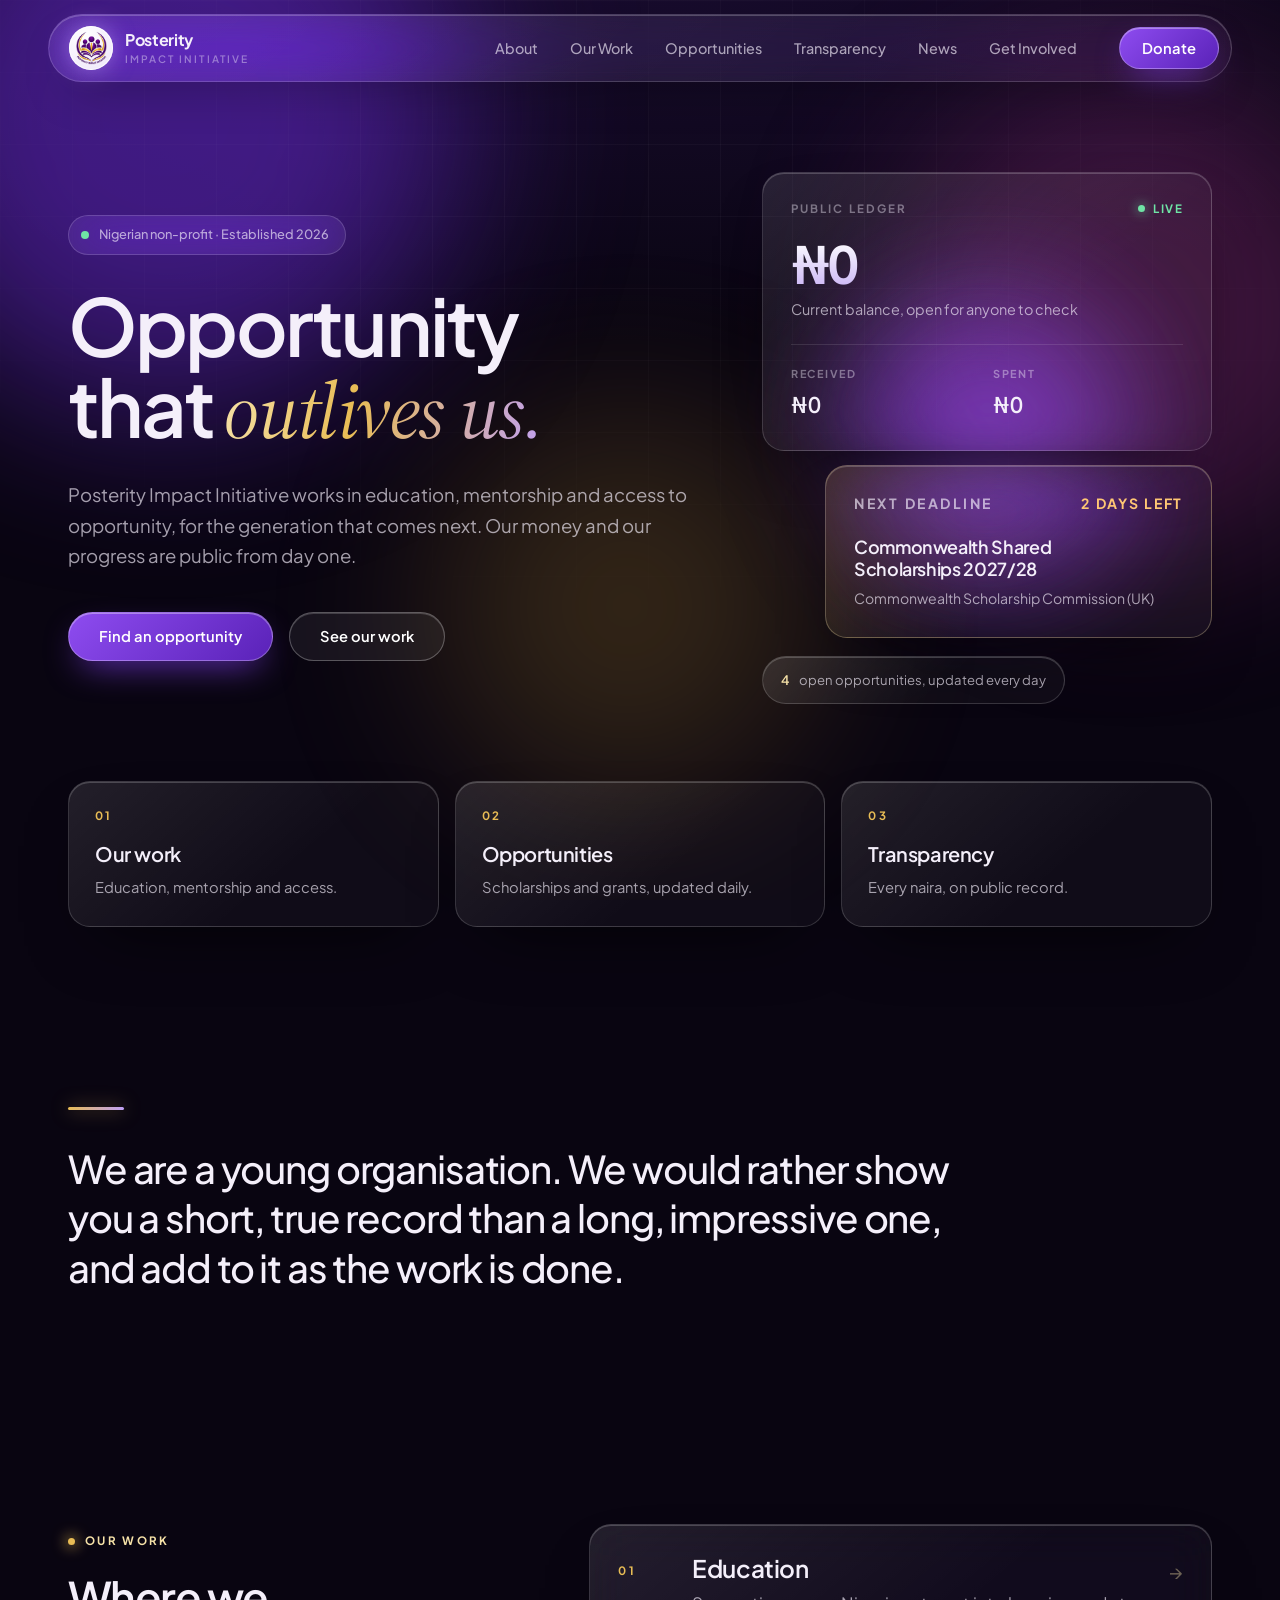
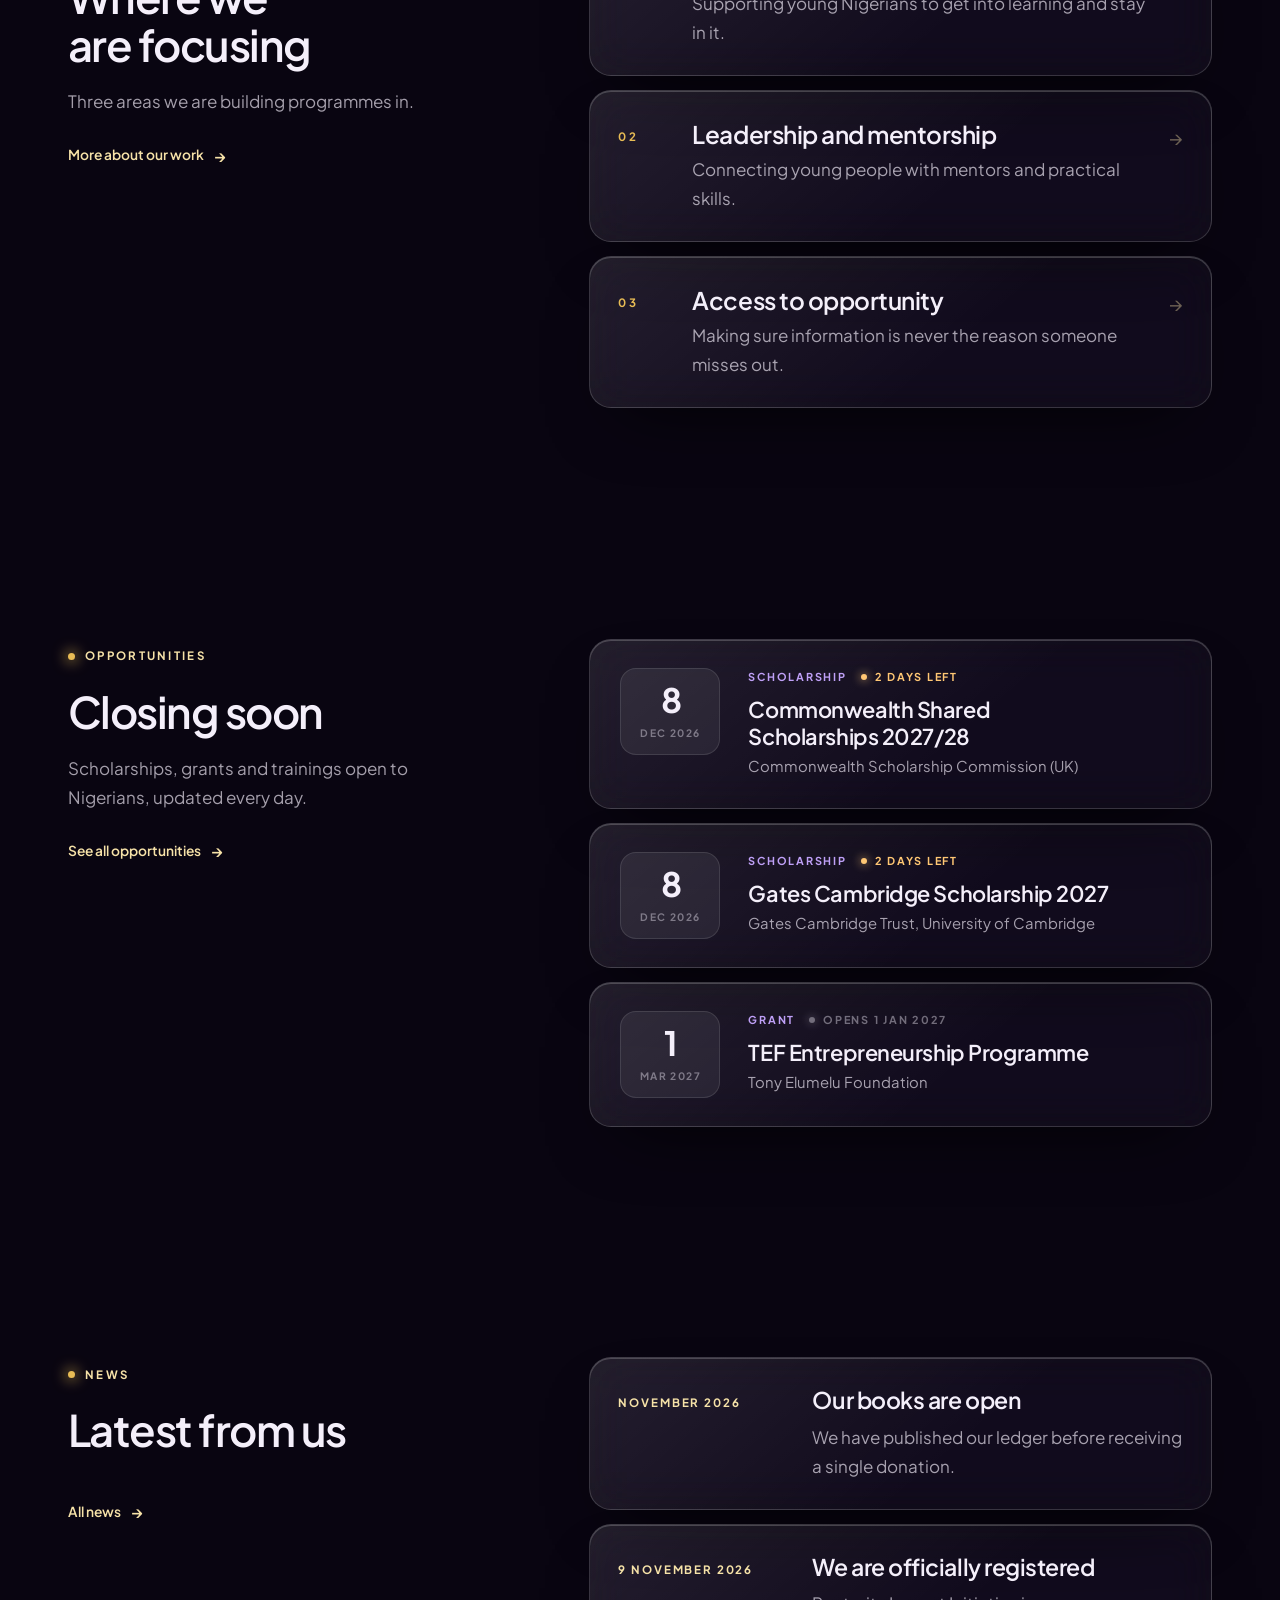
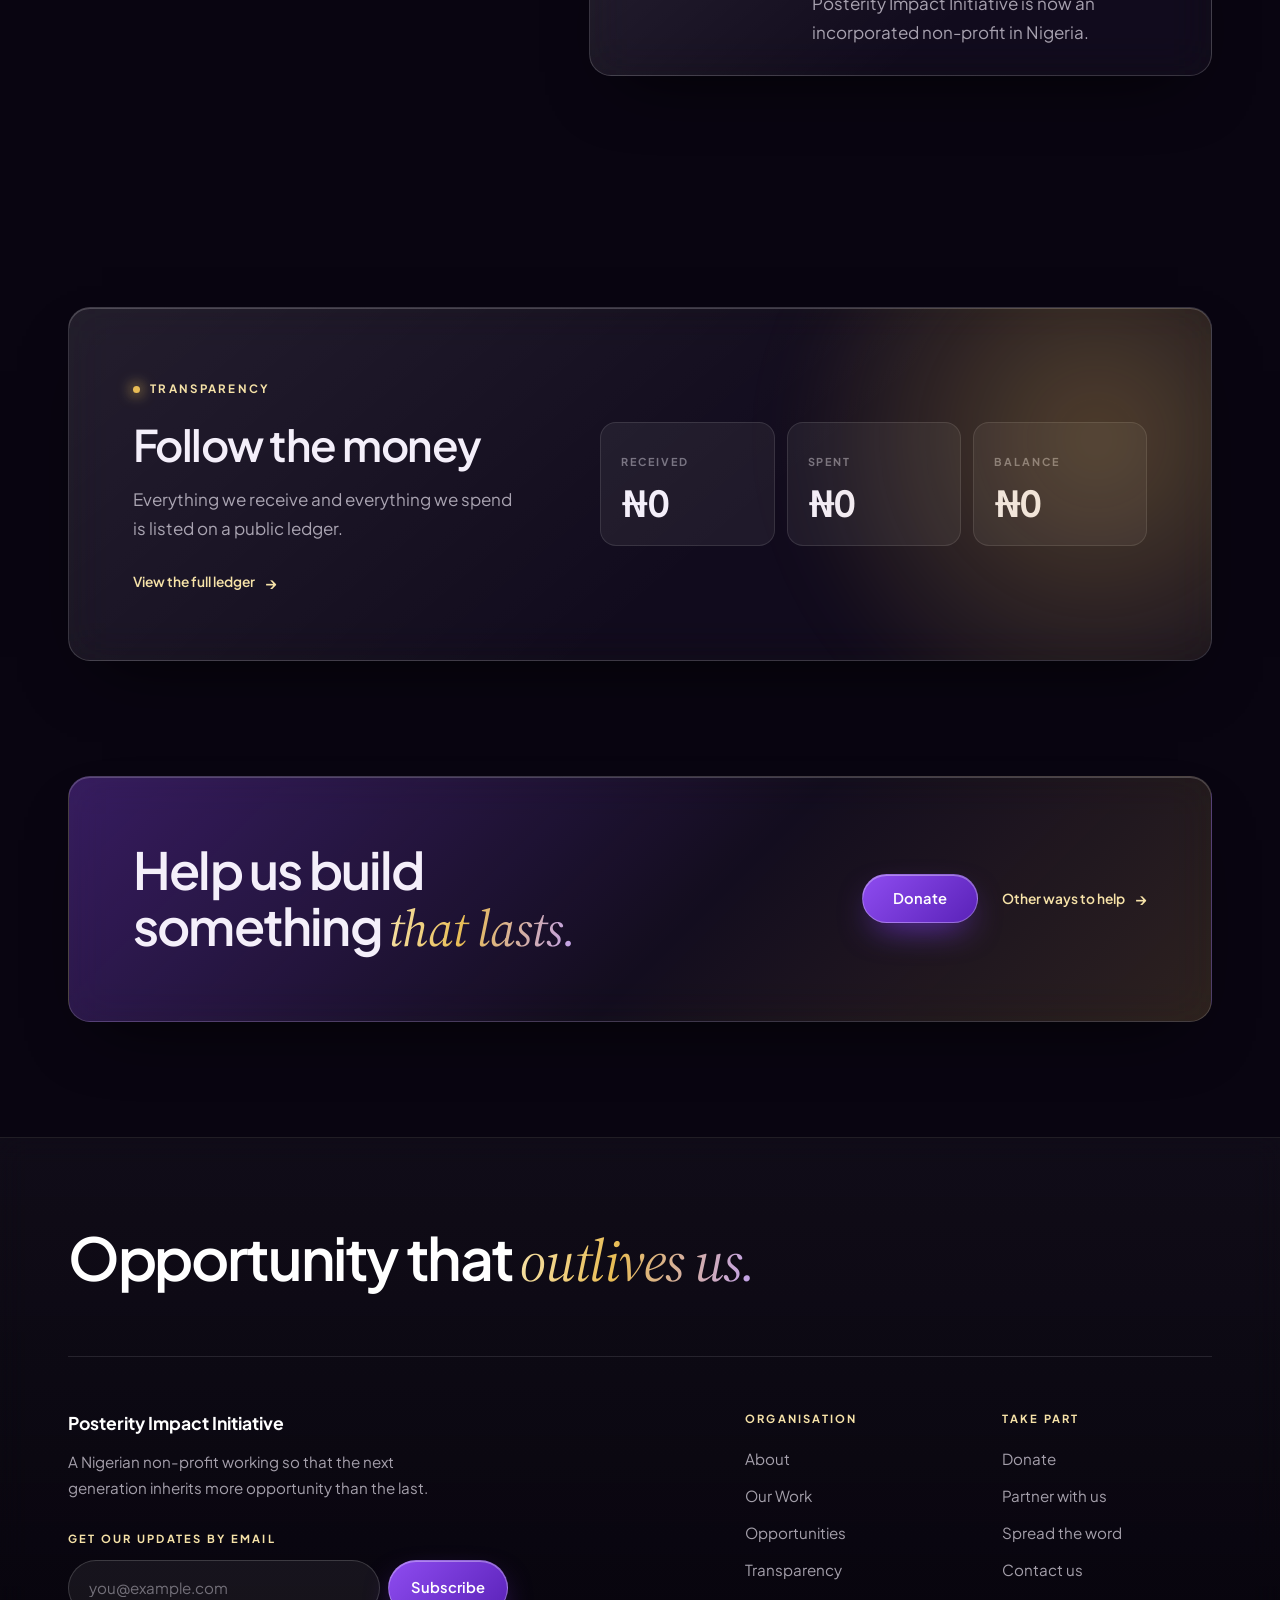
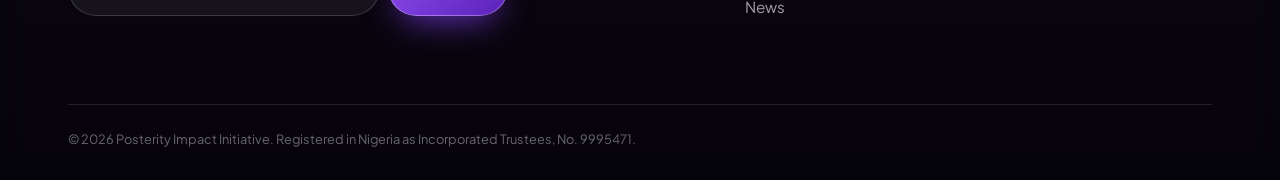
==== commit 25c61970: "Add automatic daily discovery of opportunities A Vercel cron job (/api/cron-discover, 06:00 UTC) rea" ====
--- a/index.html
+++ b/index.html
@@ -71,14 +71,14 @@
                                 <h3 id="heroOppTitle"></h3>
                                 <p id="heroOppOrg"></p>
                             </a>
-                            <p class="glass panel--note"><b id="heroOppCount">0</b> opportunities checked against official sources</p>
+                            <p class="glass panel--note"><b id="heroOppCount">0</b> open opportunities, updated every day</p>
                         </div>
                     </div>
                 </div>
 
                 <nav class="hero__index" aria-label="Start here">
                     <a href="our-work.html" data-glow><small>01</small><strong>Our work</strong><span>Education, mentorship and access.</span></a>
-                    <a href="opportunities.html" data-glow><small>02</small><strong>Opportunities</strong><span>Scholarships and grants, checked by us.</span></a>
+                    <a href="opportunities.html" data-glow><small>02</small><strong>Opportunities</strong><span>Scholarships and grants, updated daily.</span></a>
                     <a href="transparency.html" data-glow><small>03</small><strong>Transparency</strong><span>Every naira, on public record.</span></a>
                 </nav>
             </div>
@@ -132,7 +132,7 @@
                 <div class="split__head">
                     <span class="eyebrow">Opportunities</span>
                     <h2>Closing soon</h2>
-                    <p>Scholarships, grants and trainings open to Nigerians, checked by us against the official source.</p>
+                    <p>Scholarships, grants and trainings open to Nigerians, updated every day.</p>
                     <a class="arrow-link" href="opportunities.html">See all opportunities</a>
                 </div>
                 <div class="opps" id="oppHome"></div>
--- a/styles.css
+++ b/styles.css
@@ -215,7 +215,7 @@
 .panel__row { display: grid; grid-template-columns: 1fr 1fr; gap: 12px; margin-top: 22px; padding-top: 20px; border-top: 1px solid var(--line); }
 .panel__row small { display: block; font-size: 0.68rem; font-weight: 700; letter-spacing: 0.16em; text-transform: uppercase; color: var(--faint); }
 .panel__row b { display: block; font-size: 1.35rem; font-weight: 600; letter-spacing: -0.02em; font-variant-numeric: tabular-nums; margin-top: 4px; }
-.panel--opp { width: 82%; display: block; margin: -34px 0 0 auto; transform: translate(calc(var(--tx, 0) * 16px), calc(var(--ty, 0) * 16px)); -webkit-backdrop-filter: blur(30px) saturate(1.6); backdrop-filter: blur(30px) saturate(1.6); background: linear-gradient(140deg, rgba(232, 188, 85, 0.18), rgba(255, 255, 255, 0.04) 60%); border-color: rgba(246, 226, 168, 0.3); }
+.panel--opp { width: 86%; display: block; margin: 14px 0 0 auto; transform: translate(calc(var(--tx, 0) * 16px), calc(var(--ty, 0) * 16px)); -webkit-backdrop-filter: blur(30px) saturate(1.6); backdrop-filter: blur(30px) saturate(1.6); background: linear-gradient(140deg, rgba(232, 188, 85, 0.18), rgba(255, 255, 255, 0.04) 60%); border-color: rgba(246, 226, 168, 0.3); }
 .panel--opp h3 { font-size: 1.12rem; margin-bottom: 6px; }
 .panel--opp p { color: var(--muted); font-size: 0.88rem; }
 .panel__days { color: var(--amber); letter-spacing: 0.12em; }
@@ -446,7 +446,7 @@
     .opp__month { margin-top: 0; }
     .opp-search { max-width: none; }
     .modal__content { padding: 40px 22px 26px; }
-    .panel--opp { width: 92%; }
+    .panel--opp { width: 100%; }
     .update, .plain-list li { padding: 22px; }
 }
 
@@ -503,3 +503,11 @@
     .form__grid { grid-template-columns: 1fr; }
     .newsletter__row { flex-direction: column; }
 }
+
+/* ---------- Auto-listed opportunities ---------- */
+.opp__auto { color: var(--faint); border: 1px solid var(--line); border-radius: 999px; padding: 3px 10px; letter-spacing: 0.12em; }
+.opp-toggles { display: flex; flex-wrap: wrap; gap: 4px 28px; }
+.admin__discover { display: flex; flex-wrap: wrap; align-items: center; justify-content: space-between; gap: 16px; }
+.admin__discover h2 { margin-bottom: 8px; }
+.admin__discover .form-hint { margin: 0; }
+.admin__discover .btn { margin-top: 0; }
